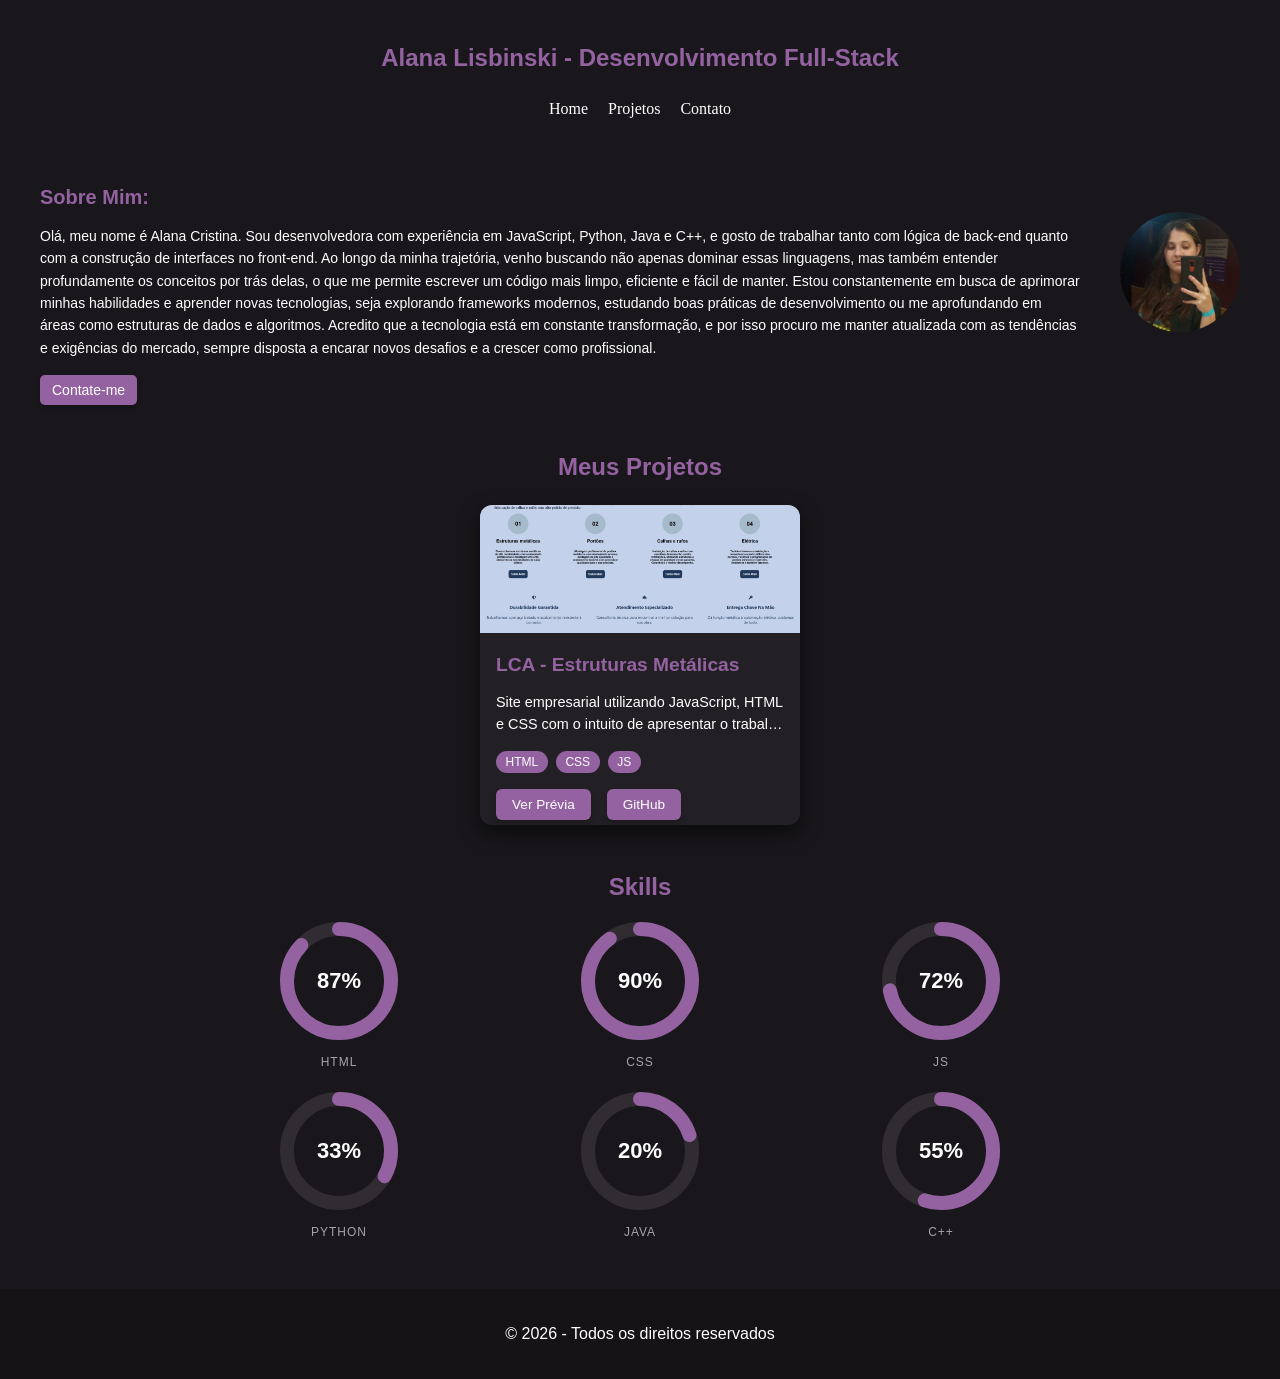
==== index.html @ 9b7872b0 "Arquivos adicionados! Site completo adicionado (Possível mudanças ao longo do tempo)." ====
<!DOCTYPE html>
<html lang="pt-BR">
<head>
    <meta charset="UTF-8">
    <meta name="viewport" content="width=device-width, initial-scale=1.0">
    <link rel="stylesheet" href="styles.css">
    <title>Alana Lisbinski - Desenvolvimento Full-Stack</title>
    <link rel="icon" href="notebook.png" type="image/png">
</head>
<body>
    <header>
        <div class="title">
            <h2>Alana Lisbinski - Desenvolvimento Full-Stack</h2>
        </div>

        <nav class="navbar">
            <ul>
                <li><a href="#home">Home</a></li>
                <li><a href="#projects">Projetos</a></li>
                <li><a href="#contacts">Contato</a></li>
            </ul>
        </nav>

        <button class="hamburger" id="hamburger">
            ☰
        </button>

    </header>

    <section id="home">
    <section class="about-section">
        <div class="profile-photo"></div>

        <div class="about">
            <h3>Sobre Mim:</h3>
            <h4>
                Olá, meu nome é Alana Cristina. Sou desenvolvedora com experiência em JavaScript, Python, Java e C++, e gosto de 
                trabalhar tanto com lógica de back-end quanto com a construção de interfaces no front-end. Ao longo da minha 
                trajetória, venho buscando não apenas dominar essas linguagens, mas também entender profundamente os 
                conceitos por trás delas, o que me permite escrever um código mais limpo, eficiente e fácil de manter.
                Estou constantemente em busca de aprimorar minhas habilidades e aprender novas tecnologias, seja explorando frameworks modernos, 
                estudando boas práticas de desenvolvimento ou me aprofundando em áreas como estruturas de dados e algoritmos. 
                Acredito que a tecnologia está em constante transformação, e por isso procuro me manter atualizada com as tendências 
                e exigências do mercado, sempre disposta a encarar novos desafios e a crescer como profissional.
            </h4>

            <a href="mailto:contato.alanalisbinski@gmail.com" target="_blank">
            <button class="button">Contate-me</button>
            </a>
        </div>
    </section>
    </section>

    <section id="projects">
    <section class="projects-title">
        <h2>Meus Projetos</h2>
    </section>

    <section class="grade-projects">
        <div class="card-project">
            <img src="imagens/projeto_1.jpeg" alt="Projeto LCA Estruturas Metálicas" class="card-image">
            <div class="card-conteúdo">
                <h3 class="card-titulo">LCA - Estruturas Metálicas</h3>
                <p class="card-descricao">Site empresarial utilizando JavaScript, HTML e CSS
                    com o intuito de apresentar o trabalho de meus pais de forma simples e bem
                    estruturada dentro do mercado.
                </p>
                <div class="techs">
                    <span class="tag">HTML</span>
                    <span class="tag">CSS</span>
                    <span class="tag">JS</span>
                </div>
                <div class="card-links">

                    <a href="https://alanalisbinski.github.io/lcaestruturasmetalicas/" target="_blank" class="bnt">
                    <button class="button">Ver Prévia</button>
                    </a>
                    
                    <a href="https://github.com/alanalisbinski/lcaestruturasmetalicas" target="_blank" class="bnt">
                    <button class="button">GitHub</button>
                    </a>
                </div>
            </div>
        </div>
    </section>
    </section>

    <section class="skills">
        <div class="section-skills">
            <h2>Skills</h2>
        </div>

        <div class="skills-grid" id="skills-grid">
            <script>
                const skills = [
                    { label: "HTML",    percent: 87 },
                    { label: "CSS",     percent: 90 },
                    { label: "JS",      percent: 72 },
                    { label: "PYTHON",  percent: 33 },
                    { label: "JAVA",    percent: 20 },
                    { label: "C++",     percent: 55 },
                ]

                const RADIUS = 52;
                const CIRC = 2 * Math.PI * RADIUS;

                const grid = document.getElementById("skills-grid");

                skills.forEach(skill => {
                const offset = CIRC - (skill.percent / 100) * CIRC;
            
                const el = document.createElement("div");
                el.className = "skill-item";
                el.innerHTML = `
                <div class="skill-ring">
                    <svg viewBox="0 0 120 120">
                        <circle class="track" cx="60" cy="60" r="${RADIUS}"></circle>
                        <circle class="progress" cx="60" cy="60" r="${RADIUS}"
                                stroke-dasharray="${CIRC}"
                                stroke-dashoffset="${CIRC}"></circle>
                        </svg>
                        <div class="skill-percent">${skill.percent}%</div>
                    </div>
                    <div class="skill-label">${skill.label}</div>
                    `;
                    grid.appendChild(el);

                    requestAnimationFrame(() => {
                    setTimeout(() => {
                        el.querySelector(".progress").style.strokeDashoffset = offset;
                    }, 100);
                    });
                });
                    </script>
        </div>
    </section>

    <footer>
        <p>© 2026 - Todos os direitos reservados</p>
    </footer>
</body>
</html>
---- styles.css ----
body {
    font-family: Arial, 'Times New Roman';
    background-color: #19171b;
    margin: 0;
    padding: 0;
}

header {
    text-align: center;
    padding: 1rem 0;
}

.navbar ul {
    display: flex;
    justify-content: center;
    gap: 20px;
    flex-wrap: wrap;
}

.title {
    font-family: Arial, 'Times New Roman';
    text-align: center;
    color: #9462A1;
    padding: 0.5rem 0;
    margin-bottom: 0.3;
}

.navbar ul {
    text-align: center;
    display: flex;
    gap: 20px;
    justify-content: center;
    padding: 0;
    margin: 0;
    list-style: none;
}

.navbar a {
    font-family: 'Times New Roman', Times;
    text-decoration: none;
    color: #fff;
    transition: color 0.3s ease;
}

.navbar a:hover {
    color: #9462A1;
}

.about-section {
    display: flex;
    align-items: flex-start;
    gap: 2rem;
    margin: 2rem auto;
    max-width: 1200px;
    flex-direction: row-reverse;
    padding: 0 1rem;
}

.profile-photo {
    width: 120px;
    height: 120px;
    margin-top: 2.9rem;
    margin-left: 0.5rem;
    border-radius: 50%;
    background-image: url('imagens/foto-perfil.jpeg');
    background-size: cover;
    background-position: center;
    flex-shrink: 0;
}

.about h3 {
    color: #9462A1;
    font-family: Arial;
    font-size: 20px;
    margin-bottom: 1rem;
}

.about h4 {
    color: #fff;
    font-size: 14px;
    line-height: 1.6;
    font-weight: normal;
    margin: 0 0 1rem 0;
}

.button {
    background-color: #9462A1;
    color: white;
    padding: 7px 12px;
    font-size: 14px;
    border: none;
    border-radius: 5px;
    cursor: pointer;
    box-shadow: 0 4px 6px rgba(0,0,0,0.2);
    transition: background 0.3s;
}

.button:hover {
    background-color: #764e80;
    color: #d8d8d8;
}

.projects-title h2 {
    text-align: center;
    color: #9462A1;
    margin: 3rem 0 1.5rem;
}

.grade-projects {
    display: grid;
    grid-template-columns: repeat(auto-fit, minmax(280px, 320px));
    justify-content: center;
    gap: 2rem;
    max-width: 1200px;
    margin: 0 auto 3rem;
}

.card-project {
    background: #232025;
    border-radius: 12px;
    box-shadow: 0 8px 20px rgba(0, 0, 0, 0.6);
    width: 100%;
    aspect-ratio: 1 / 1;
    overflow: hidden;
    transition: transform 0.3s ease, box-shadow 0.3s ease;
    display: flex;
    flex-direction: column;
}

.card-project:hover {
    transform: translateY(-6px);
    box-shadow: 0 12px 24px rgba(0,0,0,0.4);
}

.card-image {
    width: 100%;
    height: 40%;
    object-fit: cover;
}

.card-conteúdo {
    padding: 1rem;
    flex: 1;
    display: flex;
    flex-direction: column;
    gap: 0.5rem;
}

.card-titulo {
    font-size: 1.2rem;
    color: #9462A1;
    margin: 0.3rem 0;
}

.card-descricao {
    font-size: 0.9rem;
    color: #fff;
    line-height: 1.5;
    display: -webkit-box;
    -webkit-line-clamp: 2;
    line-clamp: 2;
    -webkit-box-orient: vertical;
    overflow: hidden;
    margin: 0.2rem 0 0.5rem;
}

.techs {
    display: flex;
    flex-wrap: wrap;
    gap: 0.5rem;
    margin-bottom: 0.5rem;
}

.tag {
    background-color: #9462A1;
    color: #fff;
    padding: 0.25rem 0.6rem;
    border-radius: 20px;
    font-size: 0.75rem;
    font-weight: 500;
}

.card-links {
    display: flex;
    gap: 1rem;
    margin-top: auto;
}

.card-links button {
    border-radius: 6px;
    background-color: #9462A1;
    color: white;
    border: none;
    padding: 0.5rem 1rem;
    font-size: 0.85rem;
    cursor: pointer;
    transition: background 0.3s;
}

.card-links button:hover {
    background-color: #7f548a;
    color: #d8d8d8;
}

:root {
    --ring-track: #302c31;
    --accent: #9462A1;
    --text: #fff;
    --label: #a9a4a8;
}

.skills h2 {
    font-family: Arial, sans-serif;
    text-align: center;
    color: #9462A1;
}

.skills-grid {
    display: grid;
    grid-template-columns: repeat(3, 1fr);
    gap: 22px 3px;
    max-width: 900px;
    margin: 0 auto;
}

.skill-item {
    display: flex;
    flex-direction: column;
    align-items: center;
    gap: 14px;
}

.skill-ring {
    position: relative;
    width: 120px;
    height: 120px;
}

.skill-ring svg {
    width: 100%;
    height: 100%;
    transform: rotate(-90deg);
}

.skill-ring circle {
    fill: none;
    stroke-width: 14;
}

.track {
    stroke: var(--ring-track);
}

.progress {
    stroke: var(--accent);
    stroke-linecap: round;
    transition: stroke-dashoffset 1s ease-out;
}

.skill-percent {
    position: absolute;
    top: 0; left: 0; right: 0; bottom: 0;
    display: flex;
    align-items: center;
    justify-content: center;
    color: var(--text);
    font-size: 22px;
    font-weight: 600;
}

.skill-label {
    color: var(--label);
    font-size: 12px;
    letter-spacing: 1px;
    text-transform: uppercase;
}

@media (max-width: 640px) {
    .skills-grid { grid-template-columns: repeat(2, 1fr); }
}

footer {
background-color: #151316;
color: #fff;
padding: 20px;
text-align: center;
margin-top: 50px;
}

/* Mobile */

.hamburger {
    display: none;
    font-size: 2rem;
    background: none;
    border: none;
    color: #fff;
    cursor: pointer;
}

@media (max-width: 700px) {

    .hamburger {
        display: block;
        margin: 0 auto;
    }

    .navbar ul {
        display: none;
        flex-direction: column;
        gap: 15px;
        margin-top: 1rem;
    }

    .navbar ul.show {
        display: flex;
    }
}
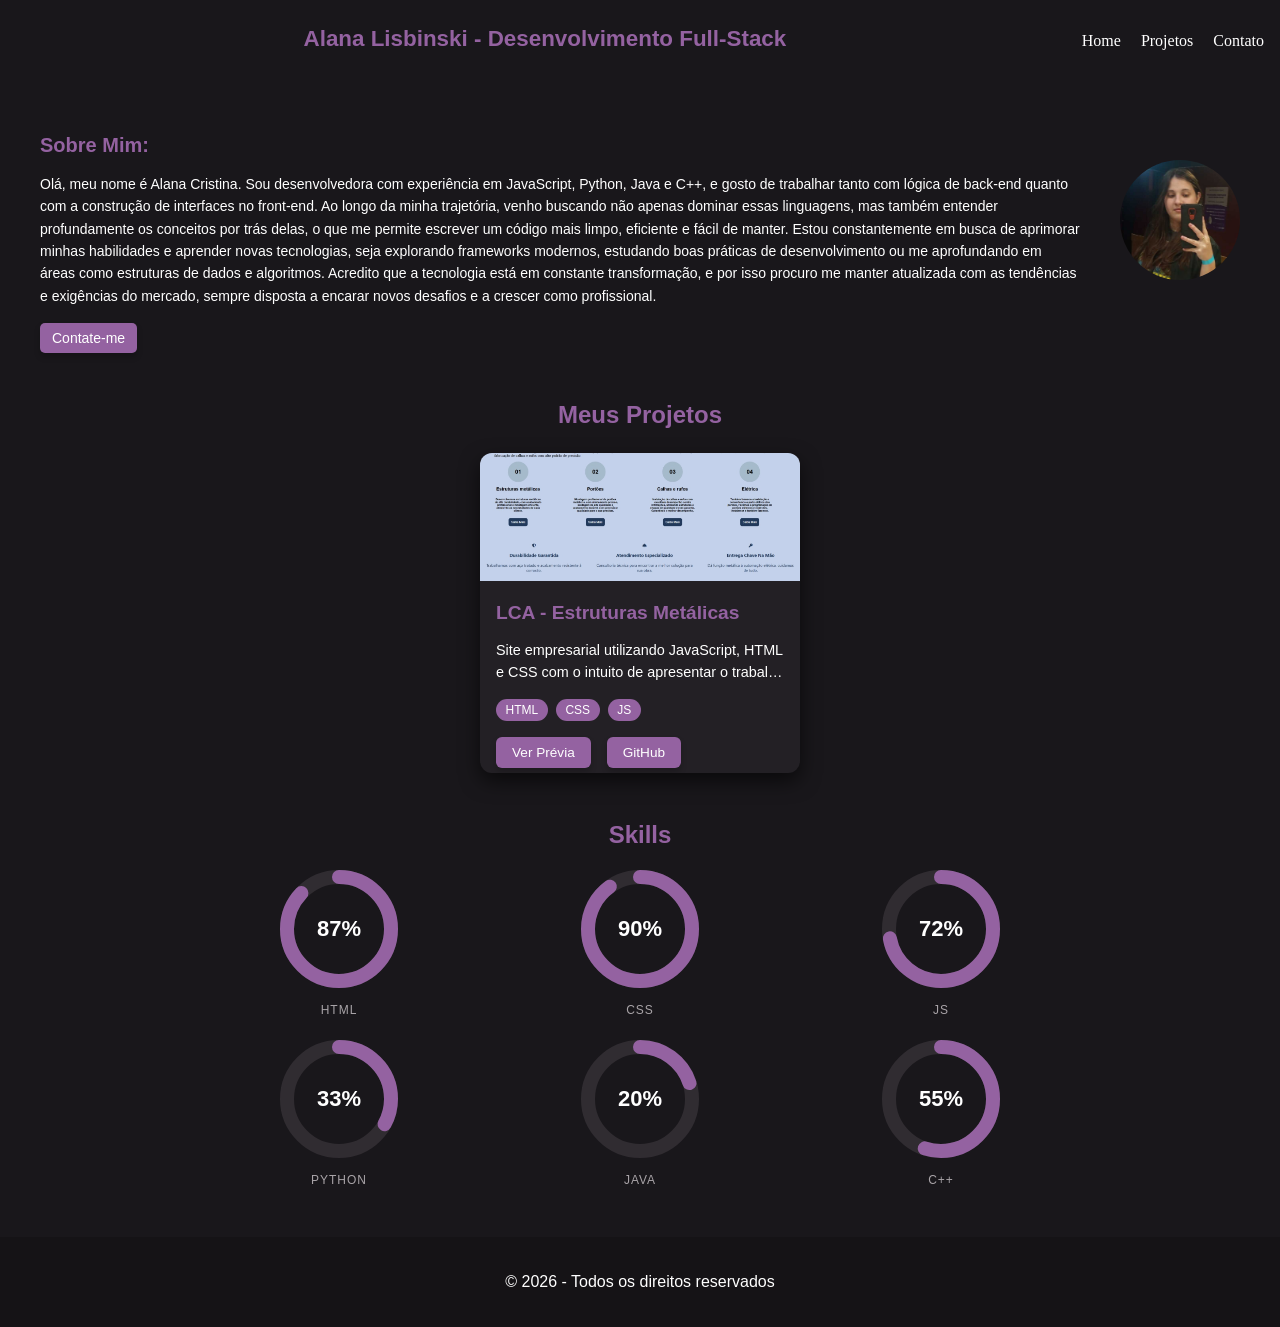
==== commit 375fc98a: "Ajustes no menu hambúrguer para mobile!" ====
--- a/index.html
+++ b/index.html
@@ -138,5 +138,14 @@
     <footer>
         <p>© 2026 - Todos os direitos reservados</p>
     </footer>
+
+    <script>
+const hamburgerBtn = document.getElementById('hamburger');
+const menuLista = document.querySelector('.navbar ul');
+
+hamburgerBtn.addEventListener('click', function() {
+  menuLista.classList.toggle('show');
+});
+    </script>
 </body>
 </html>
--- a/styles.css
+++ b/styles.css
@@ -5,36 +5,47 @@
     padding: 0;
 }
 
+
 header {
     text-align: center;
     padding: 1rem 0;
-}
+    display: flex;
+    align-items: center;
+    justify-content: space-between;
+    flex-wrap: wrap;
+    padding: 1rem;
+}
+
+
+.title {
+    font-family: Arial, 'Times New Roman';
+    text-align: center;
+    color: #9462A1;
+    padding: 0.5rem 0;
+    margin-bottom: 0.3rem;
+    flex: 1;
+    padding-right: 0.5rem;
+}
+
+.title h2 {
+    margin: 0;
+    font-size: 1.4rem;
+    line-height: 1.3;
+}
+
 
 .navbar ul {
     display: flex;
     justify-content: center;
     gap: 20px;
     flex-wrap: wrap;
-}
-
-.title {
-    font-family: Arial, 'Times New Roman';
-    text-align: center;
-    color: #9462A1;
-    padding: 0.5rem 0;
-    margin-bottom: 0.3;
-}
-
-.navbar ul {
-    text-align: center;
-    display: flex;
-    gap: 20px;
-    justify-content: center;
+    text-align: center;
     padding: 0;
     margin: 0;
     list-style: none;
 }
 
+
 .navbar a {
     font-family: 'Times New Roman', Times;
     text-decoration: none;
@@ -42,9 +53,46 @@
     transition: color 0.3s ease;
 }
 
+
 .navbar a:hover {
     color: #9462A1;
 }
+
+.hamburger {
+    display: none;
+    font-size: 2rem;
+    background: none;
+    border: none;
+    color: #fff;
+    cursor: pointer;
+    padding: 0.3rem 0.8rem;
+    line-height: 1;
+    z-index: 10;
+}
+
+@media (max-width: 700px) {
+
+    .hamburger {
+        display: block;
+        margin: 0;
+    }
+
+    .navbar {
+        width: 100%;
+        margin-top: 1rem;
+    }
+
+    .navbar ul {
+        display: none;
+        flex-direction: column;
+        gap: 15px;
+    }
+
+    .navbar ul.show {
+        display: flex;
+    }
+}
+
 
 .about-section {
     display: flex;
@@ -55,6 +103,7 @@
     flex-direction: row-reverse;
     padding: 0 1rem;
 }
+
 
 .profile-photo {
     width: 120px;
@@ -68,12 +117,14 @@
     flex-shrink: 0;
 }
 
+
 .about h3 {
     color: #9462A1;
     font-family: Arial;
     font-size: 20px;
     margin-bottom: 1rem;
 }
+
 
 .about h4 {
     color: #fff;
@@ -82,6 +133,7 @@
     font-weight: normal;
     margin: 0 0 1rem 0;
 }
+
 
 .button {
     background-color: #9462A1;
@@ -95,16 +147,19 @@
     transition: background 0.3s;
 }
 
+
 .button:hover {
     background-color: #764e80;
     color: #d8d8d8;
 }
 
+
 .projects-title h2 {
     text-align: center;
     color: #9462A1;
     margin: 3rem 0 1.5rem;
 }
+
 
 .grade-projects {
     display: grid;
@@ -114,6 +169,7 @@
     max-width: 1200px;
     margin: 0 auto 3rem;
 }
+
 
 .card-project {
     background: #232025;
@@ -127,10 +183,12 @@
     flex-direction: column;
 }
 
+
 .card-project:hover {
     transform: translateY(-6px);
     box-shadow: 0 12px 24px rgba(0,0,0,0.4);
 }
+
 
 .card-image {
     width: 100%;
@@ -138,6 +196,7 @@
     object-fit: cover;
 }
 
+
 .card-conteúdo {
     padding: 1rem;
     flex: 1;
@@ -146,11 +205,13 @@
     gap: 0.5rem;
 }
 
+
 .card-titulo {
     font-size: 1.2rem;
     color: #9462A1;
     margin: 0.3rem 0;
 }
+
 
 .card-descricao {
     font-size: 0.9rem;
@@ -164,12 +225,14 @@
     margin: 0.2rem 0 0.5rem;
 }
 
+
 .techs {
     display: flex;
     flex-wrap: wrap;
     gap: 0.5rem;
     margin-bottom: 0.5rem;
 }
+
 
 .tag {
     background-color: #9462A1;
@@ -180,11 +243,13 @@
     font-weight: 500;
 }
 
+
 .card-links {
     display: flex;
     gap: 1rem;
     margin-top: auto;
 }
+
 
 .card-links button {
     border-radius: 6px;
@@ -197,10 +262,12 @@
     transition: background 0.3s;
 }
 
+
 .card-links button:hover {
     background-color: #7f548a;
     color: #d8d8d8;
 }
+
 
 :root {
     --ring-track: #302c31;
@@ -209,11 +276,13 @@
     --label: #a9a4a8;
 }
 
+
 .skills h2 {
     font-family: Arial, sans-serif;
     text-align: center;
     color: #9462A1;
 }
+
 
 .skills-grid {
     display: grid;
@@ -223,12 +292,14 @@
     margin: 0 auto;
 }
 
+
 .skill-item {
     display: flex;
     flex-direction: column;
     align-items: center;
     gap: 14px;
 }
+
 
 .skill-ring {
     position: relative;
@@ -236,26 +307,31 @@
     height: 120px;
 }
 
+
 .skill-ring svg {
     width: 100%;
     height: 100%;
     transform: rotate(-90deg);
 }
 
+
 .skill-ring circle {
     fill: none;
     stroke-width: 14;
 }
 
+
 .track {
     stroke: var(--ring-track);
 }
+
 
 .progress {
     stroke: var(--accent);
     stroke-linecap: round;
     transition: stroke-dashoffset 1s ease-out;
 }
+
 
 .skill-percent {
     position: absolute;
@@ -268,6 +344,7 @@
     font-weight: 600;
 }
 
+
 .skill-label {
     color: var(--label);
     font-size: 12px;
@@ -275,44 +352,16 @@
     text-transform: uppercase;
 }
 
+
 @media (max-width: 640px) {
     .skills-grid { grid-template-columns: repeat(2, 1fr); }
 }
 
+
 footer {
-background-color: #151316;
-color: #fff;
-padding: 20px;
-text-align: center;
-margin-top: 50px;
-}
-
-/* Mobile */
-
-.hamburger {
-    display: none;
-    font-size: 2rem;
-    background: none;
-    border: none;
-    color: #fff;
-    cursor: pointer;
-}
-
-@media (max-width: 700px) {
-
-    .hamburger {
-        display: block;
-        margin: 0 auto;
-    }
-
-    .navbar ul {
-        display: none;
-        flex-direction: column;
-        gap: 15px;
-        margin-top: 1rem;
-    }
-
-    .navbar ul.show {
-        display: flex;
-    }
-}
+    background-color: #151316;
+    color: #fff;
+    padding: 20px;
+    text-align: center;
+    margin-top: 50px;
+}
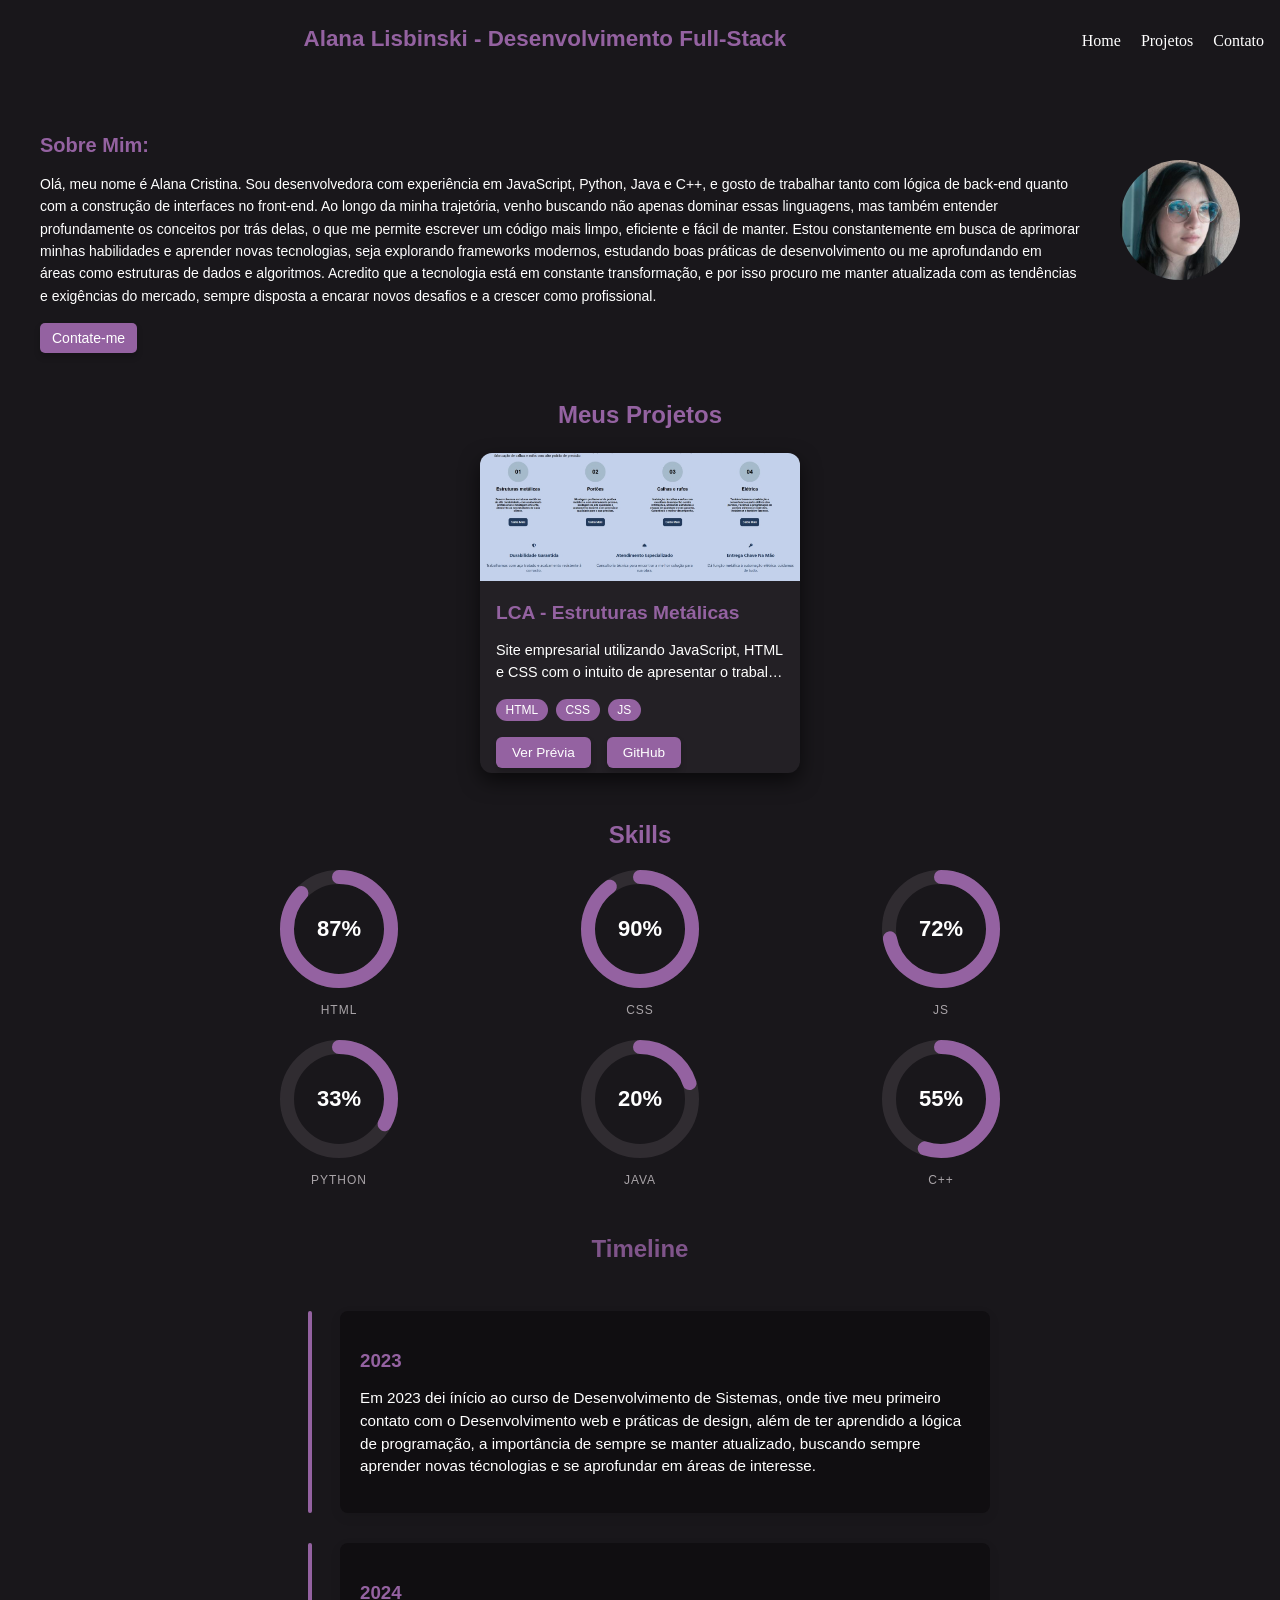
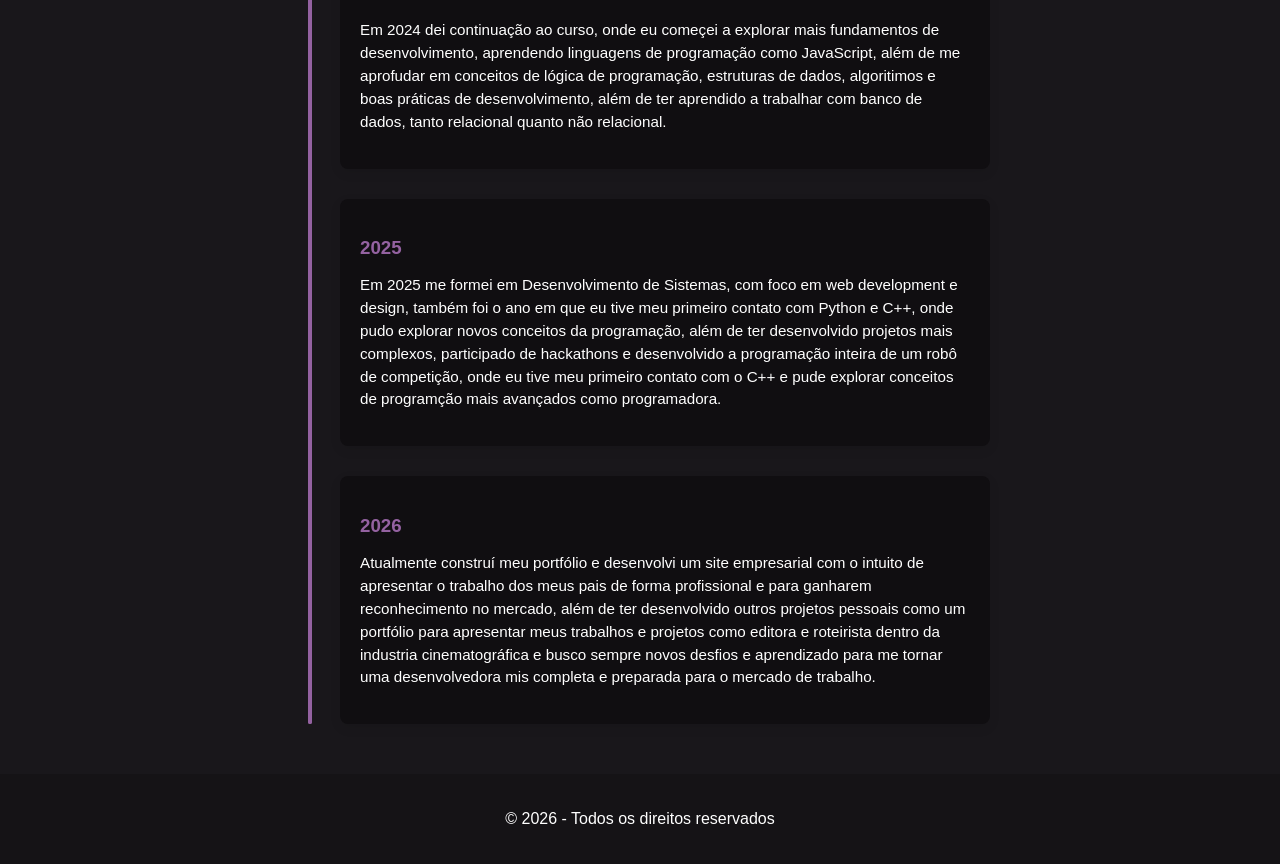
==== commit d5fad751: "timeline add" ====
--- a/index.html
+++ b/index.html
@@ -5,7 +5,7 @@
     <meta name="viewport" content="width=device-width, initial-scale=1.0">
     <link rel="stylesheet" href="styles.css">
     <title>Alana Lisbinski - Desenvolvimento Full-Stack</title>
-    <link rel="icon" href="notebook.png" type="image/png">
+    <link rel="icon" href="imagens/notebook.png" type="image/png">
 </head>
 <body>
     <header>
@@ -135,6 +135,59 @@
         </div>
     </section>
 
+    <section class="timeline-section" alt="timeline">
+        <h2>Timeline</h2>
+
+        <div class="timeline">
+            <div class="timeline-item">
+                <div class="timeline-content">
+                    <h3>2023</h3>
+                    <p>Em 2023 dei ínício ao curso de Desenvolvimento de Sistemas, onde tive meu primeiro contato com o Desenvolvimento web
+                        e práticas de design, além de ter aprendido a lógica de programação, a importância de sempre se manter atualizado,
+                        buscando sempre aprender novas técnologias e se aprofundar em áreas de interesse.
+                    </p>
+                </div>
+            </div>
+        </div>
+
+        <div class="timeline">
+            <div class="timeline-item">
+                <div class="timeline-content">
+                    <h3>2024</h3>
+                    <p>Em 2024 dei continuação ao curso, onde eu começei a explorar mais fundamentos de desenvolvimento, aprendendo linguagens
+                        de programação como JavaScript, além de me aprofudar em conceitos de lógica de programação, estruturas de dados, algoritimos
+                        e boas práticas de desenvolvimento, além de ter aprendido a trabalhar com banco de dados, tanto relacional quanto não relacional.
+                    </p>
+            </div>
+        </div>
+
+        <div class="timeline">
+            <div class="timeline-item">
+                <div class="timeline-content">
+                    <h3>2025</h3>
+                    <p>Em 2025 me formei em Desenvolvimento de Sistemas, com foco em web development e design, também foi o ano em que eu
+                        tive meu primeiro contato com Python e C++, onde pudo explorar novos conceitos da programação, além de ter desenvolvido
+                        projetos mais complexos, participado de hackathons e desenvolvido a programação inteira de um robô de competição, onde
+                        eu tive meu primeiro contato com o C++ e pude explorar conceitos de programção mais avançados como programadora.
+                    </p>
+                </div>
+            </div>
+        </div>
+
+        <div class="timeline">
+            <div class="timeline-item">
+                <div class="timeline-content">
+                    <h3>2026</h3>
+                    <p>Atualmente construí meu portfólio e desenvolvi um site empresarial com o intuito de apresentar o trabalho dos meus pais de
+                        forma profissional e para ganharem reconhecimento no mercado, além de ter desenvolvido outros projetos pessoais como um portfólio
+                        para apresentar meus trabalhos e projetos como editora e roteirista dentro da industria cinematográfica e busco sempre novos desfios
+                        e aprendizado para me tornar uma desenvolvedora mis completa e preparada para o mercado de trabalho.
+                    </p>
+                </div>
+            </div>
+        </div>
+    </section>
+
     <footer>
         <p>© 2026 - Todos os direitos reservados</p>
     </footer>
--- a/styles.css
+++ b/styles.css
@@ -111,7 +111,7 @@
     margin-top: 2.9rem;
     margin-left: 0.5rem;
     border-radius: 50%;
-    background-image: url('imagens/foto-perfil.jpeg');
+    background-image: url('imagens/foto-de-perfil.jpeg');
     background-size: cover;
     background-position: center;
     flex-shrink: 0;
@@ -364,4 +364,77 @@
     padding: 20px;
     text-align: center;
     margin-top: 50px;
+}
+
+.timeline {
+  position: relative;
+  max-width: 700px;
+  width: 100%;
+  margin: 0 auto;
+}
+
+.timeline-section h2 {
+    text-align: center;
+    color: #7f548a;
+    margin: 3rem 0;
+}
+
+.timeline::before {
+  content: '';
+  position: absolute;
+  top: 0;
+  left: 18px;
+  height: 100%;
+  width: 4px;
+  background-color: #9462A1;
+  border-radius: 2px;
+}
+
+.timeline-item {
+  position: relative;
+  margin-bottom: 30px;
+  padding-left: 50px;
+}
+
+.timeline-dot {
+  position: absolute;
+  left: 10px;
+  top: 5px;
+  width: 20px;
+  height: 20px;
+  background-color: #19171b;
+  border: 4px solid #9462A1;
+  border-radius: 50%;
+  z-index: 1;
+}
+
+.timeline-date {
+  font-weight: bold;
+  color: #9462A1;
+  font-size: 0.9rem;
+  margin-bottom: 5px;
+}
+
+.timeline-content {
+  background-color: #100e11;
+  padding: 20px;
+  border-radius: 8px;
+  box-shadow: 0 4px 12px rgba(0, 0, 0, 0.08);
+  transition: transform 0.2s ease, box-shadow 0.2s ease;
+}
+
+.timeline-content:hover {
+  transform: translateY(-3px);
+  box-shadow: 0 6px 16px rgba(0, 0, 0, 0.12);
+}
+
+.timeline-content h3 {
+  margin-bottom: 8px;
+  color: #9462A1;
+}
+
+.timeline-content p {
+  color: #fff;
+  line-height: 1.5;
+  font-size: 0.95rem;
 }
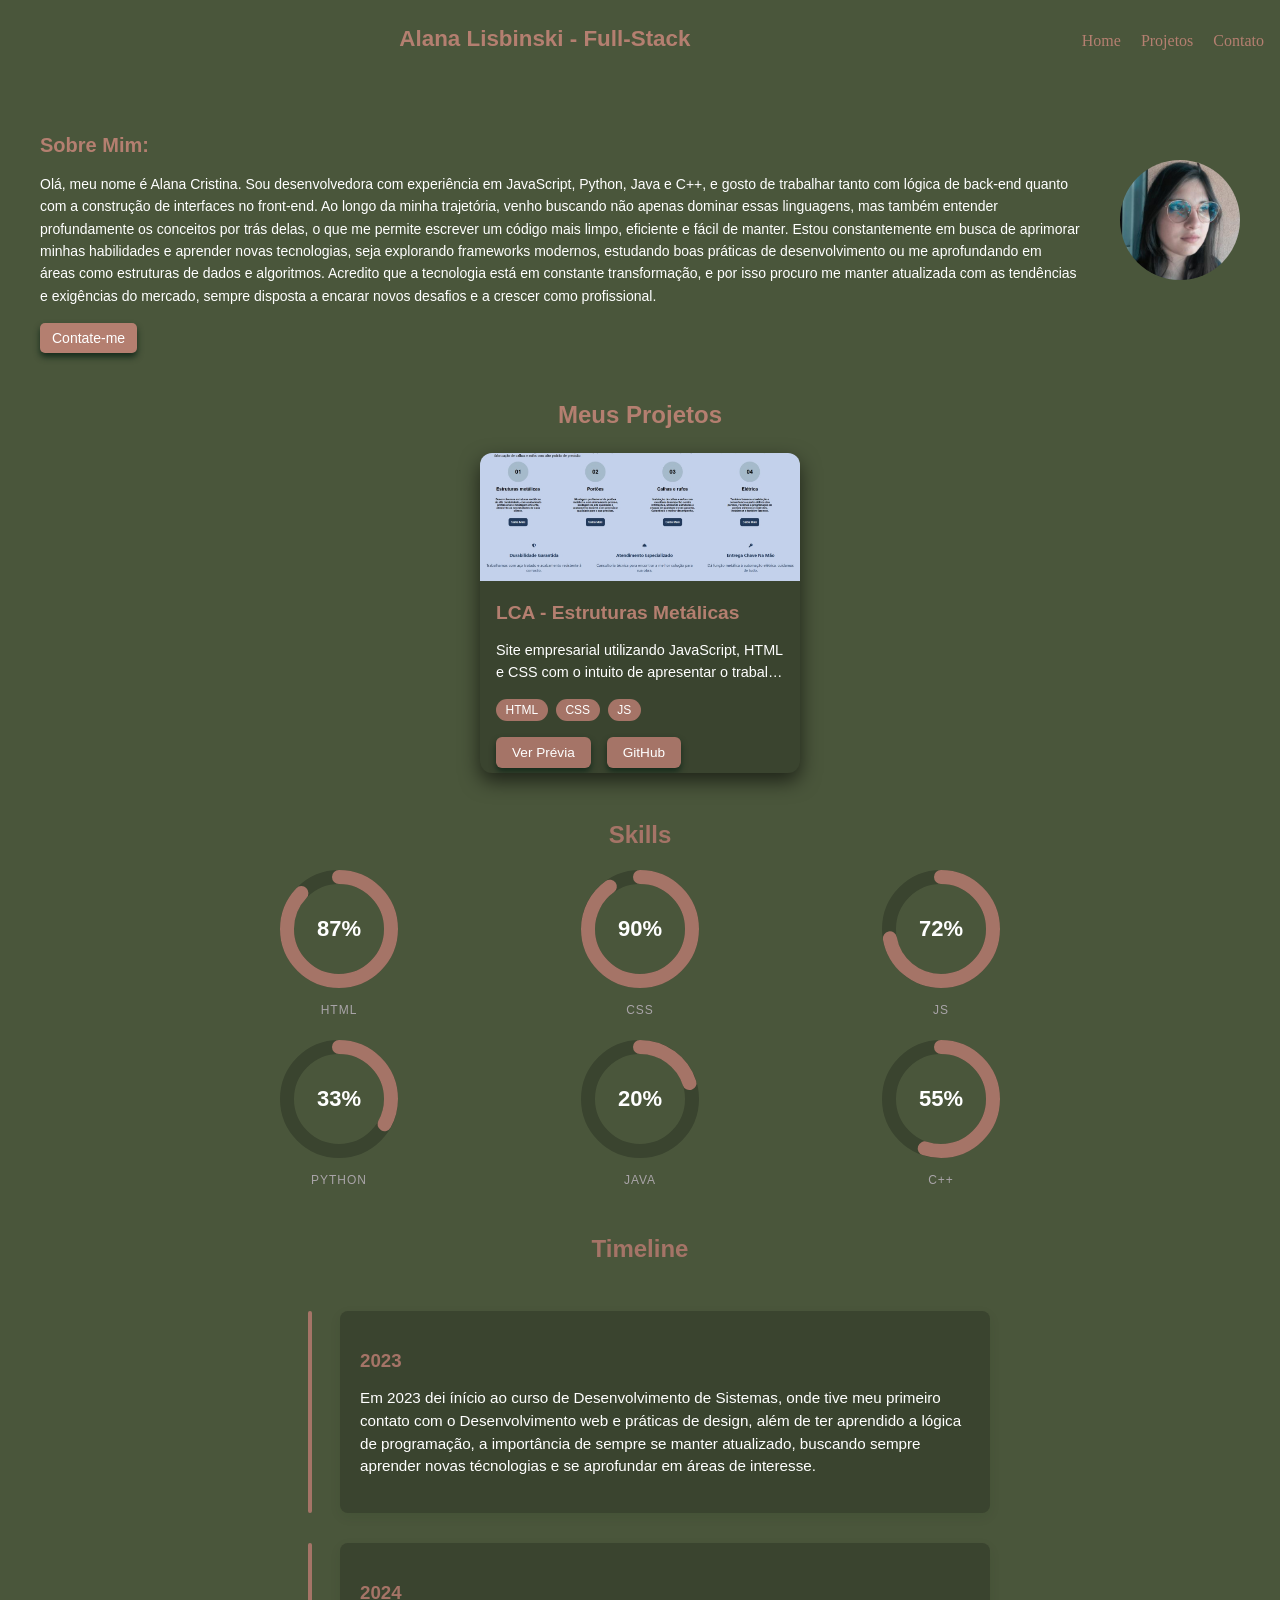
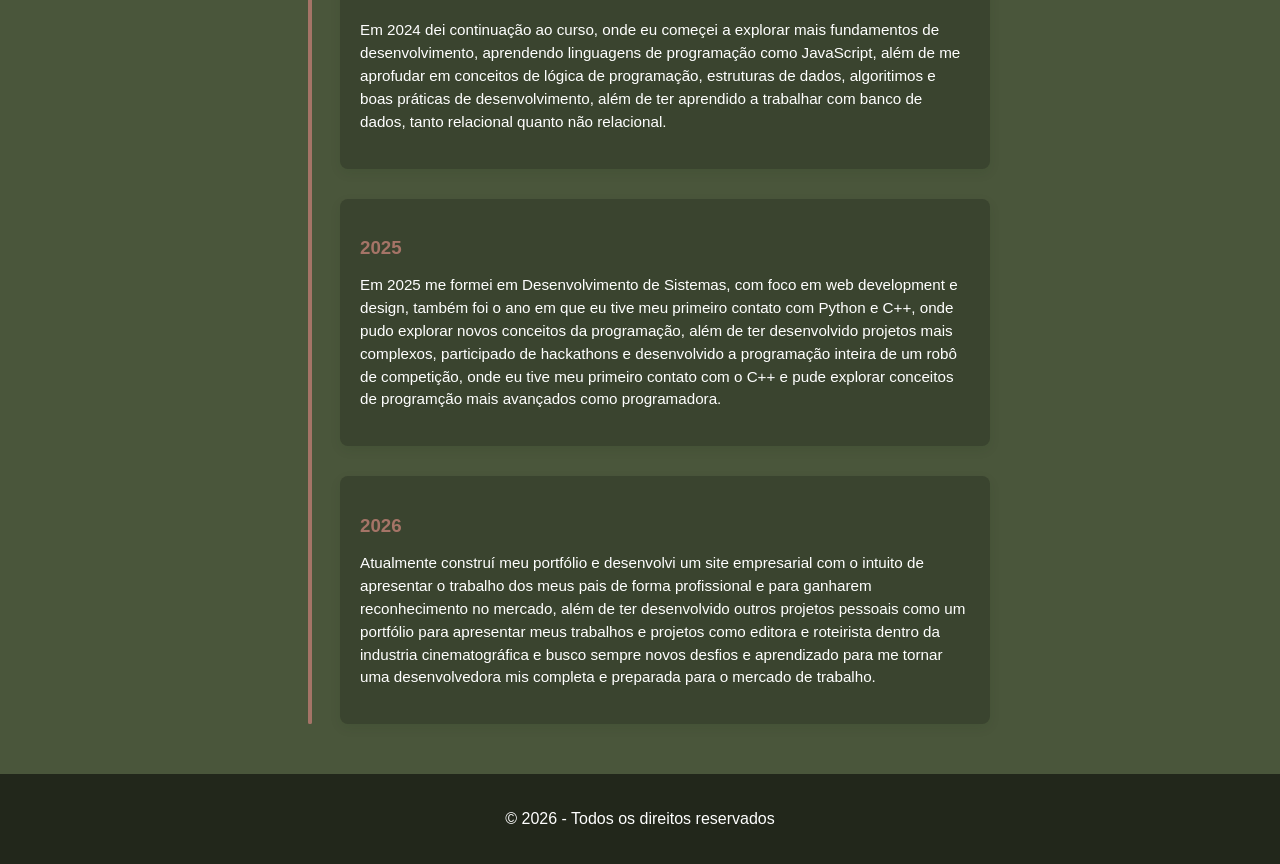
==== commit ae45d0d9: "Alteração de logotipo" ====
--- a/index.html
+++ b/index.html
@@ -5,12 +5,12 @@
     <meta name="viewport" content="width=device-width, initial-scale=1.0">
     <link rel="stylesheet" href="styles.css">
     <title>Alana Lisbinski - Desenvolvimento Full-Stack</title>
-    <link rel="icon" href="imagens/notebook.png" type="image/png">
+    <link rel="icon" href="imagens/Div.png" type="image/png">
 </head>
 <body>
     <header>
         <div class="title">
-            <h2>Alana Lisbinski - Desenvolvimento Full-Stack</h2>
+            <h2>Alana Lisbinski - Full-Stack</h2>
         </div>
 
         <nav class="navbar">
--- a/styles.css
+++ b/styles.css
@@ -1,6 +1,6 @@
 body {
-    font-family: Arial, 'Times New Roman';
-    background-color: #19171b;
+    font-family: Arial, sans-serif;
+    background-color: #4A563B;
     margin: 0;
     padding: 0;
 }
@@ -20,7 +20,7 @@
 .title {
     font-family: Arial, 'Times New Roman';
     text-align: center;
-    color: #9462A1;
+    color: #B47F70;
     padding: 0.5rem 0;
     margin-bottom: 0.3rem;
     flex: 1;
@@ -49,13 +49,13 @@
 .navbar a {
     font-family: 'Times New Roman', Times;
     text-decoration: none;
-    color: #fff;
+    color: #B47F70;
     transition: color 0.3s ease;
 }
 
 
 .navbar a:hover {
-    color: #9462A1;
+    color: #976b5f;
 }
 
 .hamburger {
@@ -63,7 +63,7 @@
     font-size: 2rem;
     background: none;
     border: none;
-    color: #fff;
+    color: #B47F70;
     cursor: pointer;
     padding: 0.3rem 0.8rem;
     line-height: 1;
@@ -119,7 +119,7 @@
 
 
 .about h3 {
-    color: #9462A1;
+    color: #B47F70;
     font-family: Arial;
     font-size: 20px;
     margin-bottom: 1rem;
@@ -136,27 +136,27 @@
 
 
 .button {
-    background-color: #9462A1;
+    background-color: #B47F70;
     color: white;
     padding: 7px 12px;
     font-size: 14px;
     border: none;
     border-radius: 5px;
     cursor: pointer;
-    box-shadow: 0 4px 6px rgba(0,0,0,0.2);
+    box-shadow: 0 4px 6px rgb(22, 43, 28);
     transition: background 0.3s;
 }
 
 
 .button:hover {
-    background-color: #764e80;
+    background-color: #a57467;
     color: #d8d8d8;
 }
 
 
 .projects-title h2 {
     text-align: center;
-    color: #9462A1;
+    color: #B47F70;
     margin: 3rem 0 1.5rem;
 }
 
@@ -172,7 +172,7 @@
 
 
 .card-project {
-    background: #232025;
+    background: #3a442f;
     border-radius: 12px;
     box-shadow: 0 8px 20px rgba(0, 0, 0, 0.6);
     width: 100%;
@@ -208,7 +208,7 @@
 
 .card-titulo {
     font-size: 1.2rem;
-    color: #9462A1;
+    color: #B47F70;
     margin: 0.3rem 0;
 }
 
@@ -235,7 +235,7 @@
 
 
 .tag {
-    background-color: #9462A1;
+    background-color: #a57467;
     color: #fff;
     padding: 0.25rem 0.6rem;
     border-radius: 20px;
@@ -253,7 +253,7 @@
 
 .card-links button {
     border-radius: 6px;
-    background-color: #9462A1;
+    background-color: #a57467;
     color: white;
     border: none;
     padding: 0.5rem 1rem;
@@ -264,14 +264,14 @@
 
 
 .card-links button:hover {
-    background-color: #7f548a;
+    background-color: #a57467;
     color: #d8d8d8;
 }
 
 
 :root {
-    --ring-track: #302c31;
-    --accent: #9462A1;
+    --ring-track: #3a442f;
+    --accent: #a57467;
     --text: #fff;
     --label: #a9a4a8;
 }
@@ -280,7 +280,7 @@
 .skills h2 {
     font-family: Arial, sans-serif;
     text-align: center;
-    color: #9462A1;
+    color: #a57467;
 }
 
 
@@ -359,7 +359,7 @@
 
 
 footer {
-    background-color: #151316;
+    background-color: #22271b;
     color: #fff;
     padding: 20px;
     text-align: center;
@@ -375,7 +375,7 @@
 
 .timeline-section h2 {
     text-align: center;
-    color: #7f548a;
+    color: #a57467;
     margin: 3rem 0;
 }
 
@@ -386,7 +386,7 @@
   left: 18px;
   height: 100%;
   width: 4px;
-  background-color: #9462A1;
+  background-color: #a57467;
   border-radius: 2px;
 }
 
@@ -402,24 +402,24 @@
   top: 5px;
   width: 20px;
   height: 20px;
-  background-color: #19171b;
-  border: 4px solid #9462A1;
+  background-color: #2c3324;
+  border: 4px solid #a57467;
   border-radius: 50%;
   z-index: 1;
 }
 
 .timeline-date {
   font-weight: bold;
-  color: #9462A1;
+  color: #a57467;
   font-size: 0.9rem;
   margin-bottom: 5px;
 }
 
 .timeline-content {
-  background-color: #100e11;
+  background-color: #3a442f;
   padding: 20px;
   border-radius: 8px;
-  box-shadow: 0 4px 12px rgba(0, 0, 0, 0.08);
+  box-shadow: 0 4px 12px rgba(9, 53, 19, 0.08);
   transition: transform 0.2s ease, box-shadow 0.2s ease;
 }
 
@@ -430,7 +430,7 @@
 
 .timeline-content h3 {
   margin-bottom: 8px;
-  color: #9462A1;
+  color: #a57467;
 }
 
 .timeline-content p {
